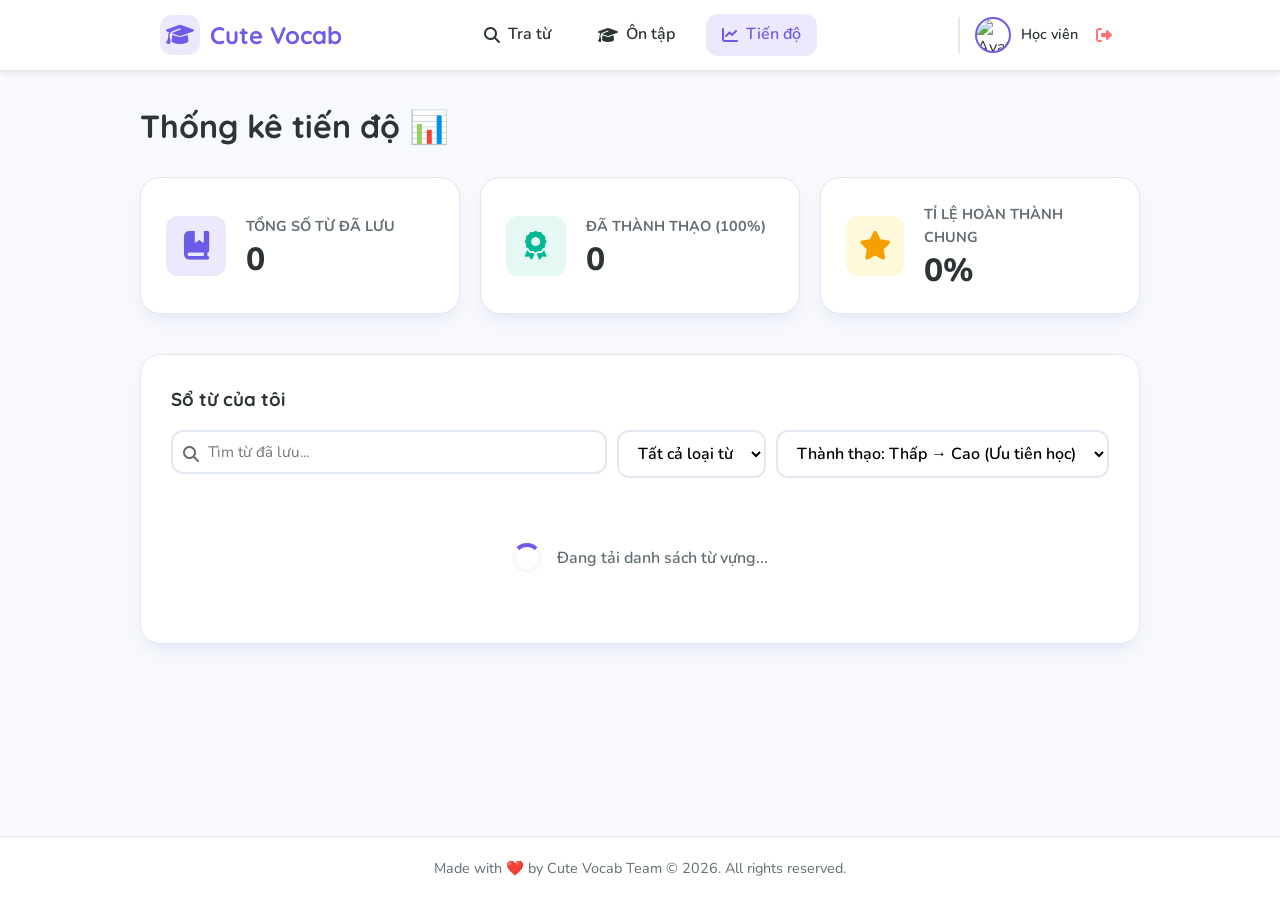
==== dashboard.html @ ee36867d "feat: complete English learning app with Firebase integration and QA fixes" ====
<!DOCTYPE html>
<html lang="vi">
<head>
  <meta charset="UTF-8">
  <meta name="viewport" content="width=device-width, initial-scale=1.0">
  <title>Tiến độ học tập | App Học Từ Vựng Tiếng Anh</title>
  <link rel="preconnect" href="https://fonts.googleapis.com">
  <link rel="preconnect" href="https://fonts.gstatic.com" crossorigin>
  <link rel="stylesheet" href="https://cdnjs.cloudflare.com/ajax/libs/font-awesome/6.4.0/css/all.min.css">
  <link rel="stylesheet" href="css/style.css">
</head>
<body>

  <!-- Navigation Bar -->
  <nav class="navbar">
    <div class="nav-container">
      <a href="index.html" class="logo">
        <div class="logo-icon"><i class="fa-solid fa-graduation-cap"></i></div>
        <span>Cute Vocab</span>
      </a>

      <ul class="nav-links">
        <li><a href="index.html"><i class="fa-solid fa-magnifying-glass"></i> <span>Tra từ</span></a></li>
        <li><a href="index.html#practice"><i class="fa-solid fa-graduation-cap"></i> <span>Ôn tập</span></a></li>
        <li class="active"><a href="dashboard.html"><i class="fa-solid fa-chart-line"></i> <span>Tiến độ</span></a></li>
      </ul>

      <div class="user-profile" id="user-profile-header">
        <img src="https://api.dicebear.com/7.x/adventurer/svg?seed=vocab" alt="Avatar" class="user-avatar" id="header-avatar">
        <span class="user-name" id="header-username">Học viên</span>
        <button class="btn-logout" id="btn-logout" title="Đăng xuất">
          <i class="fa-solid fa-right-from-bracket"></i>
        </button>
      </div>
    </div>
  </nav>

  <!-- Main Content Container -->
  <main class="container main-layout">
    <h1 style="margin-bottom: 25px;">Thống kê tiến độ 📊</h1>

    <!-- Stats Summary Grid -->
    <div class="dashboard-grid">
      <!-- Total Words -->
      <div class="stat-card">
        <div class="stat-icon stat-icon-total">
          <i class="fa-solid fa-book-bookmark"></i>
        </div>
        <div class="stat-info">
          <span class="stat-label">Tổng số từ đã lưu</span>
          <span class="stat-value" id="stat-total-words">0</span>
        </div>
      </div>

      <!-- Mastered Words -->
      <div class="stat-card">
        <div class="stat-icon stat-icon-mastered">
          <i class="fa-solid fa-award"></i>
        </div>
        <div class="stat-info">
          <span class="stat-label">Đã thành thạo (100%)</span>
          <span class="stat-value" id="stat-mastered-words">0</span>
        </div>
      </div>

      <!-- Completion Rate -->
      <div class="stat-card">
        <div class="stat-icon stat-icon-rate">
          <i class="fa-solid fa-star"></i>
        </div>
        <div class="stat-info">
          <span class="stat-label">Tỉ lệ hoàn thành chung</span>
          <span class="stat-value" id="stat-completion-rate">0%</span>
        </div>
      </div>
    </div>

    <!-- Word list card details -->
    <div class="dashboard-list-card">
      <div class="list-header">
        <h3>Sổ từ của tôi</h3>
        
        <div class="list-filters">
          <div class="search-filter-wrapper">
            <i class="fa-solid fa-magnifying-glass filter-search-icon"></i>
            <input type="text" id="search-filter" class="filter-input" placeholder="Tìm từ đã lưu...">
          </div>

          <select id="type-filter" class="select-filter">
            <option value="All">Tất cả loại từ</option>
            <option value="Noun">Danh từ</option>
            <option value="Verb">Động từ</option>
            <option value="Adjective">Tính từ</option>
            <option value="Adverb">Trạng từ</option>
            <option value="Other">Khác</option>
          </select>

          <select id="sort-filter" class="select-filter">
            <option value="mastery-asc">Thành thạo: Thấp → Cao (Ưu tiên học)</option>
            <option value="mastery-desc">Thành thạo: Cao → Thấp</option>
            <option value="alphabet-asc">Bảng chữ cái: A → Z</option>
            <option value="date-desc">Thời gian ôn tập gần nhất</option>
          </select>
        </div>
      </div>

      <!-- Dynamic list rendering -->
      <div id="words-list-container">
        <!-- Rendered by js/dashboard.js -->
        <div class="loading-container">
          <span class="loader"></span>
          <span style="margin-left: 15px; font-weight: 600; color: var(--text-muted);">Đang tải danh sách từ vựng...</span>
        </div>
      </div>
    </div>
  </main>

  <!-- Footer -->
  <footer>
    <p>Made with ❤️ by Cute Vocab Team © 2026. All rights reserved.</p>
  </footer>

  <!-- Toast Notification System -->
  <div class="toast-container" id="toast-container"></div>

  <!-- Module Script Imports -->
  <script type="module" src="./firebase-config.js"></script>
  <script type="module" src="js/auth.js"></script>
  <script type="module" src="js/dashboard.js"></script>
</body>
</html>
---- css/style.css ----
/* Import Google Fonts */
@import url('https://fonts.googleapis.com/css2?family=Nunito:wght@400;600;700;800&family=Quicksand:wght@500;600;700&display=swap');

/* CSS Variables for Design Tokens */
:root {
  --primary-color: #6c5ce7;
  --primary-hover: #5b4bc4;
  --primary-light: #ece9fc;
  --secondary-color: #00b894;
  --secondary-hover: #00a383;
  --secondary-light: #e6f8f4;
  --success-color: #10ac84;
  --danger-color: #ff7675;
  --danger-light: #ffebee;
  --warning-color: #f1c40f;
  --warning-light: #fef9e7;
  --info-color: #74b9ff;
  
  --bg-color: #f7f9fc;
  --card-bg: #ffffff;
  --text-main: #2d3436;
  --text-muted: #636e72;
  --border-color: #e2e8f0;
  
  --radius-sm: 8px;
  --radius-md: 12px;
  --radius-lg: 20px;
  --radius-circle: 50%;
  
  --shadow-sm: 0 4px 6px -1px rgba(0, 0, 0, 0.05), 0 2px 4px -1px rgba(0, 0, 0, 0.03);
  --shadow-md: 0 10px 20px -5px rgba(108, 92, 231, 0.08), 0 8px 16px -8px rgba(108, 92, 231, 0.08);
  --shadow-lg: 0 20px 25px -5px rgba(108, 92, 231, 0.12), 0 10px 10px -5px rgba(108, 92, 231, 0.04);
  
  --transition-fast: 0.15s ease;
  --transition-normal: 0.3s cubic-bezier(0.4, 0, 0.2, 1);
}

/* Reset & Base Styles */
* {
  box-sizing: border-box;
  margin: 0;
  padding: 0;
}

body {
  font-family: 'Nunito', sans-serif;
  background-color: var(--bg-color);
  color: var(--text-main);
  line-height: 1.6;
  min-height: 100vh;
  display: flex;
  flex-direction: column;
}

h1, h2, h3, h4, h5, h6 {
  font-family: 'Quicksand', sans-serif;
  font-weight: 700;
  color: var(--text-main);
}

a {
  text-decoration: none;
  color: inherit;
}

button, input, select, textarea {
  font-family: inherit;
  font-size: inherit;
}

/* Container */
.container {
  width: 100%;
  max-width: 1000px;
  margin: 0 auto;
  padding: 0 20px;
  flex: 1;
}

/* Navbar */
.navbar {
  background-color: var(--card-bg);
  box-shadow: var(--shadow-sm);
  position: sticky;
  top: 0;
  z-index: 100;
  border-bottom: 1px solid var(--border-color);
}

.nav-container {
  display: flex;
  justify-content: space-between;
  align-items: center;
  height: 70px;
  max-width: 1000px;
  margin: 0 auto;
  padding: 0 20px;
}

.logo {
  display: flex;
  align-items: center;
  gap: 10px;
  font-family: 'Quicksand', sans-serif;
  font-weight: 700;
  font-size: 1.5rem;
  color: var(--primary-color);
}

.logo-icon {
  background-color: var(--primary-light);
  width: 40px;
  height: 40px;
  border-radius: var(--radius-md);
  display: flex;
  align-items: center;
  justify-content: center;
  font-size: 1.4rem;
}

.nav-links {
  display: flex;
  align-items: center;
  gap: 15px;
  list-style: none;
}

.nav-links a {
  padding: 8px 16px;
  border-radius: var(--radius-md);
  font-weight: 600;
  transition: var(--transition-normal);
  display: flex;
  align-items: center;
  gap: 8px;
}

.nav-links a:hover, .nav-links li.active a {
  background-color: var(--primary-light);
  color: var(--primary-color);
}

.user-profile {
  display: flex;
  align-items: center;
  gap: 10px;
  margin-left: 15px;
  padding-left: 15px;
  border-left: 2px solid var(--border-color);
}

.user-avatar {
  width: 36px;
  height: 36px;
  border-radius: var(--radius-circle);
  object-fit: cover;
  border: 2px solid var(--primary-color);
}

.user-name {
  font-weight: 600;
  font-size: 0.9rem;
  max-width: 100px;
  white-space: nowrap;
  overflow: hidden;
  text-overflow: ellipsis;
}

.btn-logout {
  background: none;
  border: none;
  color: var(--danger-color);
  cursor: pointer;
  padding: 8px;
  border-radius: var(--radius-md);
  transition: var(--transition-fast);
  display: flex;
  align-items: center;
  justify-content: center;
}

.btn-logout:hover {
  background-color: var(--danger-light);
}

/* Auth Page Layout */
.auth-page {
  display: flex;
  align-items: center;
  justify-content: center;
  min-height: 100vh;
  padding: 20px;
  background: linear-gradient(135deg, #f5f7fa 0%, #ece9fc 100%);
}

.auth-card {
  background-color: var(--card-bg);
  width: 100%;
  max-width: 450px;
  border-radius: var(--radius-lg);
  box-shadow: var(--shadow-lg);
  padding: 40px 30px;
  text-align: center;
  border: 1px solid rgba(108, 92, 231, 0.1);
}

.auth-header {
  margin-bottom: 30px;
}

.auth-header .logo {
  justify-content: center;
  margin-bottom: 15px;
}

.auth-header p {
  color: var(--text-muted);
}

.auth-tabs {
  display: flex;
  background-color: var(--bg-color);
  padding: 5px;
  border-radius: var(--radius-md);
  margin-bottom: 25px;
}

.auth-tab-btn {
  flex: 1;
  border: none;
  background: none;
  padding: 10px;
  font-weight: 600;
  border-radius: var(--radius-sm);
  cursor: pointer;
  transition: var(--transition-fast);
  color: var(--text-muted);
}

.auth-tab-btn.active {
  background-color: var(--card-bg);
  color: var(--primary-color);
  box-shadow: var(--shadow-sm);
}

.form-group {
  margin-bottom: 20px;
  text-align: left;
}

.form-group label {
  display: block;
  font-weight: 600;
  margin-bottom: 8px;
  font-size: 0.9rem;
}

.input-control {
  width: 100%;
  padding: 12px 16px;
  border: 2px solid var(--border-color);
  border-radius: var(--radius-md);
  outline: none;
  transition: var(--transition-normal);
  color: var(--text-main);
  background-color: var(--bg-color);
}

.input-control:focus {
  border-color: var(--primary-color);
  background-color: var(--card-bg);
  box-shadow: 0 0 0 4px var(--primary-light);
}

/* Buttons */
.btn {
  display: inline-flex;
  align-items: center;
  justify-content: center;
  gap: 8px;
  padding: 12px 24px;
  font-weight: 700;
  border-radius: var(--radius-md);
  border: none;
  cursor: pointer;
  transition: var(--transition-normal);
  width: 100%;
}

.btn:active {
  transform: scale(0.98);
}

.btn-primary {
  background-color: var(--primary-color);
  color: white;
  box-shadow: var(--shadow-sm);
}

.btn-primary:hover {
  background-color: var(--primary-hover);
  transform: translateY(-2px);
  box-shadow: var(--shadow-md);
}

.btn-secondary {
  background-color: var(--secondary-color);
  color: white;
  box-shadow: var(--shadow-sm);
}

.btn-secondary:hover {
  background-color: var(--secondary-hover);
  transform: translateY(-2px);
  box-shadow: var(--shadow-md);
}

.btn-outline {
  background-color: transparent;
  border: 2px solid var(--border-color);
  color: var(--text-main);
}

.btn-outline:hover {
  background-color: var(--bg-color);
  border-color: var(--text-muted);
}

.auth-divider {
  margin: 25px 0;
  position: relative;
  text-align: center;
}

.auth-divider::before {
  content: "";
  position: absolute;
  top: 50%;
  left: 0;
  right: 0;
  height: 1px;
  background-color: var(--border-color);
  z-index: 1;
}

.auth-divider span {
  background-color: var(--card-bg);
  padding: 0 15px;
  position: relative;
  z-index: 2;
  color: var(--text-muted);
  font-size: 0.85rem;
}

.btn-google {
  background-color: white;
  border: 2px solid var(--border-color);
  color: var(--text-main);
  font-weight: 600;
}

.btn-google img {
  width: 20px;
  height: 20px;
}

.btn-google:hover {
  background-color: var(--bg-color);
  border-color: #ccc;
  transform: translateY(-2px);
  box-shadow: var(--shadow-sm);
}

.demo-link-container {
  margin-top: 20px;
}

.btn-demo {
  background-color: var(--primary-light);
  color: var(--primary-color);
  font-size: 0.9rem;
}

.btn-demo:hover {
  background-color: #dfdaf8;
  transform: translateY(-2px);
}

/* Home / Dictionary View UI */
.main-layout {
  padding: 30px 0;
}

.home-tabs {
  display: flex;
  gap: 15px;
  margin-bottom: 30px;
  border-bottom: 2px solid var(--border-color);
  padding-bottom: 10px;
}

.tab-link {
  font-family: 'Quicksand', sans-serif;
  font-size: 1.1rem;
  font-weight: 700;
  color: var(--text-muted);
  border: none;
  background: none;
  cursor: pointer;
  padding: 10px 5px;
  position: relative;
  transition: var(--transition-fast);
}

.tab-link:hover {
  color: var(--primary-color);
}

.tab-link.active {
  color: var(--primary-color);
}

.tab-link.active::after {
  content: "";
  position: absolute;
  bottom: -12px;
  left: 0;
  right: 0;
  height: 4px;
  background-color: var(--primary-color);
  border-radius: var(--radius-sm);
}

.view-panel {
  display: none;
}

.view-panel.active {
  display: block;
  animation: fadeIn 0.4s ease;
}

@keyframes fadeIn {
  from { opacity: 0; transform: translateY(10px); }
  to { opacity: 1; transform: translateY(0); }
}

/* Search Box Container */
.search-container {
  position: relative;
  max-width: 650px;
  margin: 40px auto;
  text-align: center;
}

.search-title {
  margin-bottom: 20px;
  font-size: 2.2rem;
  text-align: center;
}

.search-title span {
  color: var(--primary-color);
}

.search-wrapper {
  position: relative;
  display: flex;
  align-items: center;
  box-shadow: var(--shadow-md);
  border-radius: var(--radius-lg);
  background-color: var(--card-bg);
  padding: 5px;
  border: 2px solid transparent;
  transition: var(--transition-normal);
}

.search-wrapper:focus-within {
  border-color: var(--primary-color);
  box-shadow: var(--shadow-lg);
  transform: translateY(-2px);
}

.search-icon {
  margin: 0 15px;
  color: var(--text-muted);
  font-size: 1.2rem;
}

.search-input {
  width: 100%;
  border: none;
  outline: none;
  padding: 15px 10px;
  font-size: 1.1rem;
  color: var(--text-main);
  background-color: transparent;
}

.btn-search {
  padding: 12px 24px;
  border-radius: var(--radius-md);
  width: auto;
}

/* Suggestions Dropdown */
.suggestions-list {
  position: absolute;
  top: 100%;
  left: 0;
  right: 0;
  background-color: var(--card-bg);
  border-radius: var(--radius-md);
  box-shadow: var(--shadow-lg);
  margin-top: 8px;
  max-height: 250px;
  overflow-y: auto;
  z-index: 10;
  text-align: left;
  border: 1px solid var(--border-color);
  display: none;
}

.suggestion-item {
  padding: 12px 20px;
  cursor: pointer;
  font-weight: 600;
  transition: var(--transition-fast);
  border-bottom: 1px solid var(--bg-color);
}

.suggestion-item:last-child {
  border-bottom: none;
}

.suggestion-item:hover {
  background-color: var(--primary-light);
  color: var(--primary-color);
}

/* Dictionary Result Card */
.result-card {
  background-color: var(--card-bg);
  border-radius: var(--radius-lg);
  box-shadow: var(--shadow-md);
  padding: 30px;
  margin-top: 30px;
  border: 1px solid var(--border-color);
}

.result-header {
  display: flex;
  justify-content: space-between;
  align-items: center;
  margin-bottom: 20px;
  flex-wrap: wrap;
  gap: 15px;
}

.word-info {
  display: flex;
  flex-direction: column;
  gap: 5px;
}

.result-word {
  font-size: 2.5rem;
  font-weight: 800;
  color: var(--text-main);
  line-height: 1.1;
}

.phonetic-container {
  display: flex;
  align-items: center;
  gap: 10px;
  color: var(--text-muted);
  font-size: 1.1rem;
}

.btn-audio {
  background-color: var(--primary-light);
  color: var(--primary-color);
  border: none;
  width: 36px;
  height: 36px;
  border-radius: var(--radius-circle);
  cursor: pointer;
  display: flex;
  align-items: center;
  justify-content: center;
  transition: var(--transition-fast);
}

.btn-audio:hover {
  background-color: var(--primary-color);
  color: white;
  transform: scale(1.1);
}

.badge-container {
  display: flex;
  gap: 8px;
  flex-wrap: wrap;
}

/* Part of Speech Badges */
.badge {
  display: inline-block;
  padding: 4px 12px;
  border-radius: var(--radius-sm);
  font-size: 0.8rem;
  font-weight: 700;
  text-transform: uppercase;
}

.badge-noun { background-color: var(--primary-light); color: var(--primary-color); }
.badge-verb { background-color: var(--secondary-light); color: var(--secondary-color); }
.badge-adj { background-color: #fff3cd; color: #856404; }
.badge-adv { background-color: #d1ecf1; color: #0c5460; }
.badge-default { background-color: var(--bg-color); color: var(--text-muted); }

/* Definitions & Meanings */
.meaning-section {
  margin-bottom: 25px;
  border-bottom: 1px solid var(--border-color);
  padding-bottom: 20px;
}

.meaning-section:last-of-type {
  border-bottom: none;
}

.meaning-title {
  display: flex;
  align-items: center;
  gap: 10px;
  font-size: 1.1rem;
  color: var(--primary-color);
  margin-bottom: 15px;
  font-family: 'Quicksand', sans-serif;
  font-weight: 700;
}

.definition-item {
  margin-bottom: 12px;
  padding-left: 15px;
  border-left: 3px solid var(--border-color);
}

.definition-text {
  font-weight: 600;
}

.definition-example {
  color: var(--text-muted);
  font-style: italic;
  font-size: 0.95rem;
  margin-top: 4px;
}

/* Add to list subcard */
.add-list-card {
  background-color: var(--primary-light);
  border-radius: var(--radius-md);
  padding: 20px;
  margin-top: 25px;
  border: 1px dashed var(--primary-color);
}

.add-list-form {
  display: flex;
  flex-direction: column;
  gap: 15px;
}

.add-list-row {
  display: flex;
  gap: 15px;
  flex-wrap: wrap;
}

.add-list-row .form-group {
  margin-bottom: 0;
  flex: 1;
  min-width: 200px;
}

.add-list-form input, .add-list-form select {
  background-color: white;
  border-color: rgba(108, 92, 231, 0.2);
}

.btn-add-word {
  max-width: 250px;
  margin-top: 10px;
  align-self: flex-end;
}

/* Practice Mode View UI */
.practice-container {
  max-width: 600px;
  margin: 30px auto;
}

.practice-card {
  background-color: var(--card-bg);
  border-radius: var(--radius-lg);
  box-shadow: var(--shadow-lg);
  padding: 40px 30px;
  text-align: center;
  border: 1px solid var(--border-color);
  position: relative;
  overflow: hidden;
  transition: transform 0.3s;
}

.practice-card.shake {
  animation: shake 0.5s ease-in-out;
}

@keyframes shake {
  0%, 100% { transform: translateX(0); }
  10%, 30%, 50%, 70%, 90% { transform: translateX(-6px); }
  20%, 40%, 60%, 80% { transform: translateX(6px); }
}

.practice-progress {
  display: flex;
  justify-content: space-between;
  font-weight: 700;
  font-size: 0.9rem;
  color: var(--text-muted);
  margin-bottom: 15px;
}

.progress-track {
  height: 10px;
  background-color: var(--bg-color);
  border-radius: 5px;
  overflow: hidden;
  margin-bottom: 30px;
}

.progress-fill {
  height: 100%;
  background: linear-gradient(90deg, var(--primary-color) 0%, var(--info-color) 100%);
  width: 0%;
  transition: width 0.3s ease-in-out;
}

.practice-question-type {
  font-size: 0.85rem;
  font-weight: 800;
  text-transform: uppercase;
  color: var(--primary-color);
  background-color: var(--primary-light);
  padding: 4px 12px;
  border-radius: var(--radius-sm);
  display: inline-block;
  margin-bottom: 20px;
}

.practice-prompt {
  font-size: 1.8rem;
  font-weight: 700;
  margin-bottom: 10px;
  line-height: 1.3;
}

.practice-details {
  color: var(--text-muted);
  margin-bottom: 30px;
  font-size: 1.05rem;
}

.practice-input-group {
  margin-bottom: 25px;
}

.practice-input {
  text-align: center;
  font-size: 1.4rem;
  font-weight: 700;
  letter-spacing: 0.5px;
  padding: 15px;
  border-width: 3px;
  border-radius: var(--radius-lg);
}

.practice-feedback {
  min-height: 48px;
  margin-bottom: 20px;
  font-weight: 700;
  font-size: 1.1rem;
  display: flex;
  flex-direction: column;
  justify-content: center;
  align-items: center;
}

.feedback-correct {
  color: var(--success-color);
  animation: bounceIn 0.3s ease;
}

.feedback-wrong {
  color: var(--danger-color);
  animation: bounceIn 0.3s ease;
}

.feedback-info {
  font-size: 0.95rem;
  color: var(--text-muted);
  font-weight: 600;
  margin-top: 5px;
}

@keyframes bounceIn {
  0% { transform: scale(0.3); opacity: 0; }
  50% { transform: scale(1.05); }
  70% { transform: scale(0.9); }
  100% { transform: scale(1); opacity: 1; }
}

.practice-actions {
  display: flex;
  gap: 15px;
}

.mastery-stats-mini {
  display: flex;
  justify-content: center;
  gap: 20px;
  margin-top: 25px;
  border-top: 1px solid var(--border-color);
  padding-top: 20px;
  font-size: 0.9rem;
  font-weight: 600;
}

.mastery-mini-item {
  display: flex;
  align-items: center;
  gap: 6px;
}

/* Dashboard UI */
.dashboard-grid {
  display: grid;
  grid-template-columns: repeat(auto-fit, minmax(280px, 1fr));
  gap: 20px;
  margin-bottom: 40px;
}

.stat-card {
  background-color: var(--card-bg);
  border-radius: var(--radius-lg);
  box-shadow: var(--shadow-md);
  padding: 25px;
  display: flex;
  align-items: center;
  gap: 20px;
  border: 1px solid var(--border-color);
}

.stat-icon {
  width: 60px;
  height: 60px;
  border-radius: var(--radius-md);
  display: flex;
  align-items: center;
  justify-content: center;
  font-size: 1.8rem;
}

.stat-icon-total { background-color: var(--primary-light); color: var(--primary-color); }
.stat-icon-mastered { background-color: var(--secondary-light); color: var(--secondary-color); }
.stat-icon-rate { background-color: #fff9db; color: #f59f00; }

.stat-info {
  display: flex;
  flex-direction: column;
}

.stat-label {
  font-size: 0.9rem;
  font-weight: 700;
  color: var(--text-muted);
  text-transform: uppercase;
}

.stat-value {
  font-size: 2rem;
  font-weight: 800;
  line-height: 1.1;
  margin-top: 4px;
}

.dashboard-list-card {
  background-color: var(--card-bg);
  border-radius: var(--radius-lg);
  box-shadow: var(--shadow-md);
  padding: 30px;
  border: 1px solid var(--border-color);
}

.list-header {
  display: flex;
  justify-content: space-between;
  align-items: center;
  margin-bottom: 25px;
  flex-wrap: wrap;
  gap: 15px;
}

.list-filters {
  display: flex;
  gap: 10px;
  flex-wrap: wrap;
  width: 100%;
}

.search-filter-wrapper {
  position: relative;
  flex: 1;
  min-width: 200px;
}

.filter-input {
  width: 100%;
  padding: 10px 15px 10px 35px;
  border: 2px solid var(--border-color);
  border-radius: var(--radius-md);
  font-size: 0.95rem;
  outline: none;
  transition: var(--transition-fast);
}

.filter-input:focus {
  border-color: var(--primary-color);
}

.filter-search-icon {
  position: absolute;
  left: 12px;
  top: 50%;
  transform: translateY(-50%);
  color: var(--text-muted);
}

.select-filter {
  padding: 10px 15px;
  border: 2px solid var(--border-color);
  border-radius: var(--radius-md);
  outline: none;
  font-weight: 600;
  background-color: white;
  cursor: pointer;
}

/* Word Cards Grid */
.words-grid {
  display: grid;
  grid-template-columns: repeat(auto-fill, minmax(280px, 1fr));
  gap: 20px;
}

.word-card {
  background-color: var(--card-bg);
  border: 1px solid var(--border-color);
  border-radius: var(--radius-md);
  padding: 20px;
  display: flex;
  flex-direction: column;
  gap: 12px;
  position: relative;
  transition: var(--transition-normal);
}

.word-card:hover {
  transform: translateY(-4px);
  box-shadow: var(--shadow-md);
}

.word-card-top {
  display: flex;
  justify-content: space-between;
  align-items: flex-start;
}

.word-card-title {
  font-size: 1.4rem;
  font-weight: 800;
}

.word-card-meaning {
  font-weight: 600;
  color: var(--text-main);
  font-size: 1.05rem;
}

.word-card-mastery {
  margin-top: auto;
}

.mastery-bar-container {
  display: flex;
  align-items: center;
  gap: 10px;
  font-size: 0.85rem;
  font-weight: 700;
}

.mastery-bar {
  flex: 1;
  height: 8px;
  background-color: var(--bg-color);
  border-radius: 4px;
  overflow: hidden;
}

.mastery-bar-fill {
  height: 100%;
  border-radius: 4px;
  transition: width 0.3s ease;
}

.mastery-green { background-color: var(--success-color); }
.mastery-yellow { background-color: var(--warning-color); }
.mastery-red { background-color: var(--danger-color); }

.word-card-actions {
  display: flex;
  justify-content: flex-end;
  gap: 8px;
  border-top: 1px solid var(--bg-color);
  padding-top: 12px;
}

.btn-card-action {
  background: none;
  border: none;
  cursor: pointer;
  padding: 6px;
  border-radius: var(--radius-sm);
  transition: var(--transition-fast);
  color: var(--text-muted);
  display: flex;
  align-items: center;
  justify-content: center;
}

.btn-card-action:hover {
  background-color: var(--bg-color);
  color: var(--text-main);
}

.btn-card-delete:hover {
  background-color: var(--danger-light);
  color: var(--danger-color);
}

/* Empty State */
.empty-state {
  text-align: center;
  padding: 50px 20px;
  color: var(--text-muted);
}

.empty-icon {
  font-size: 3rem;
  margin-bottom: 15px;
}

.empty-state h3 {
  margin-bottom: 10px;
}

/* Alerts Toast System */
.toast-container {
  position: fixed;
  bottom: 20px;
  right: 20px;
  display: flex;
  flex-direction: column;
  gap: 10px;
  z-index: 1000;
}

.toast {
  background-color: var(--card-bg);
  color: var(--text-main);
  padding: 12px 24px;
  border-radius: var(--radius-md);
  box-shadow: var(--shadow-lg);
  border-left: 6px solid var(--primary-color);
  font-weight: 600;
  display: flex;
  align-items: center;
  gap: 10px;
  transform: translateX(120%);
  transition: transform 0.3s cubic-bezier(0.175, 0.885, 0.32, 1.275);
}

.toast.show {
  transform: translateX(0);
}

.toast-success { border-left-color: var(--success-color); }
.toast-error { border-left-color: var(--danger-color); }
.toast-warning { border-left-color: var(--warning-color); }

/* Footer */
footer {
  margin-top: auto;
  text-align: center;
  padding: 20px;
  background-color: var(--card-bg);
  border-top: 1px solid var(--border-color);
  color: var(--text-muted);
  font-size: 0.9rem;
}

/* Loading Overlay & Spinners */
.loader {
  border: 4px solid var(--bg-color);
  border-top: 4px solid var(--primary-color);
  border-radius: 50%;
  width: 30px;
  height: 30px;
  animation: spin 1s linear infinite;
  display: inline-block;
}

.loading-container {
  display: flex;
  justify-content: center;
  align-items: center;
  padding: 40px;
}

@keyframes spin {
  0% { transform: rotate(0deg); }
  100% { transform: rotate(360deg); }
}

/* Mobile Responsive Adjustments */
@media (max-width: 768px) {
  .nav-container {
    height: auto;
    padding: 15px 20px;
    flex-direction: column;
    gap: 15px;
  }
  
  .nav-links {
    width: 100%;
    justify-content: center;
    font-size: 0.9rem;
    gap: 5px;
  }
  
  .nav-links a {
    padding: 6px 12px;
  }
  
  .user-profile {
    border-left: none;
    margin-left: 0;
    padding-left: 0;
    width: 100%;
    justify-content: center;
  }
  
  .search-title {
    font-size: 1.7rem;
  }
  
  .result-header {
    flex-direction: column;
    align-items: flex-start;
  }
  
  .btn-add-word {
    width: 100%;
    max-width: none;
  }
  
  .practice-card {
    padding: 25px 20px;
  }
  
  .practice-prompt {
    font-size: 1.5rem;
  }
  
  .practice-actions {
    flex-direction: column;
  }
  
  .dashboard-grid {
    grid-template-columns: 1fr;
  }
}

/* Accessibility & Focus/Disabled States Optimization */
*:focus-visible {
  outline: 3px solid var(--primary-light) !important;
  outline-offset: 2px;
}

.btn:disabled, 
.btn-audio:disabled, 
.btn-logout:disabled, 
.btn-card-action:disabled,
button:disabled {
  opacity: 0.6 !important;
  cursor: not-allowed !important;
  pointer-events: none !important;
  transform: none !important;
  box-shadow: none !important;
}

.input-control:disabled {
  background-color: #e9ecef;
  color: var(--text-muted);
  cursor: not-allowed;
}

/* Soft rendering optimization on mobile */
.practice-card, .word-card, .toast {
  will-change: transform, opacity;
}
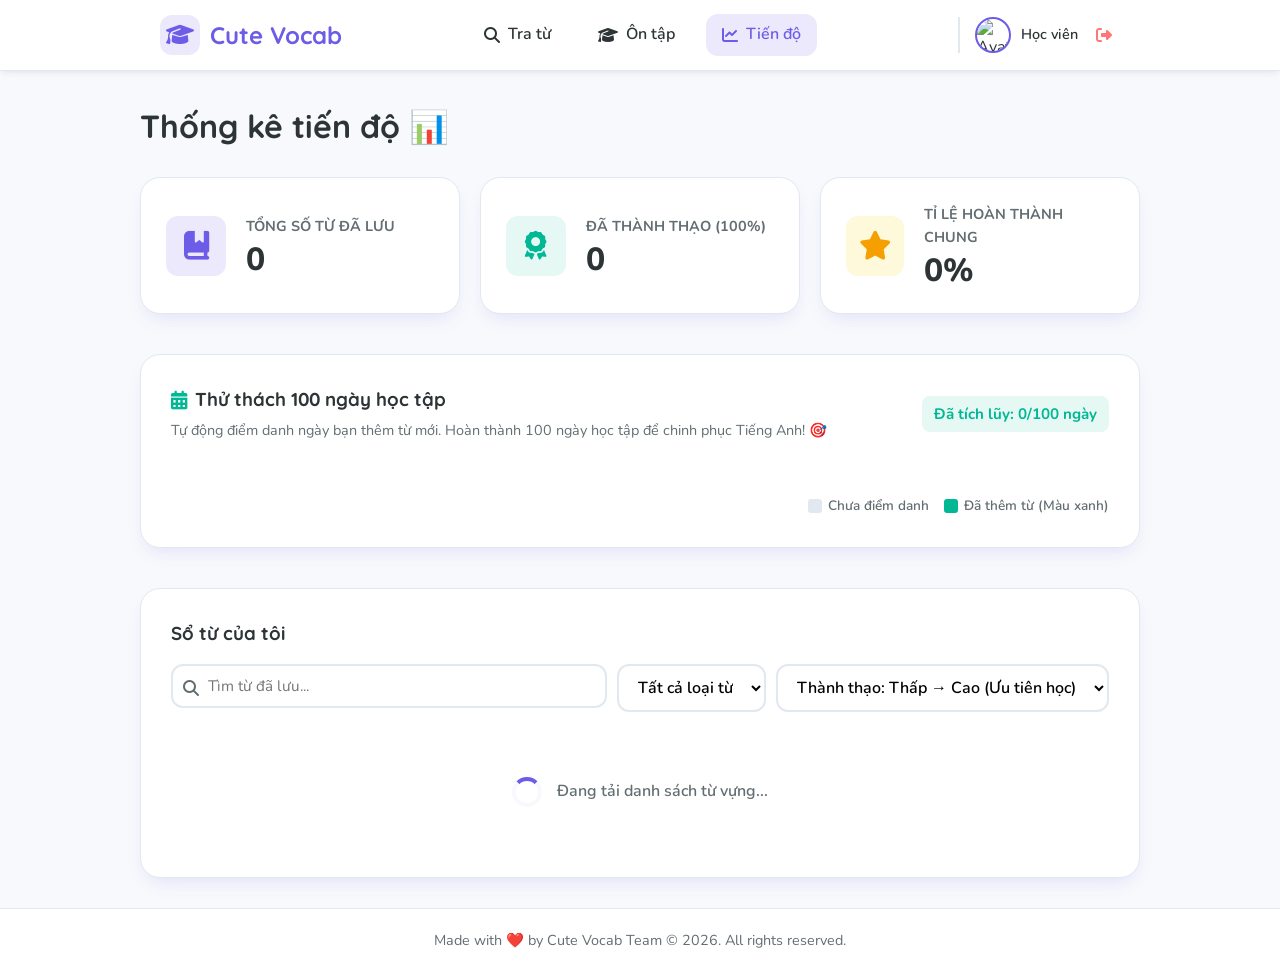
==== commit 9e63e4c6: "feat: implement 100-day github style study attendance grid" ====
--- a/dashboard.html
+++ b/dashboard.html
@@ -75,6 +75,36 @@
       </div>
     </div>
 
+    <!-- Attendance Grid Card -->
+    <div class="dashboard-list-card" style="margin-bottom: 40px;">
+      <div style="display: flex; justify-content: space-between; align-items: center; margin-bottom: 20px; flex-wrap: wrap; gap: 10px;">
+        <div>
+          <h3 style="display: flex; align-items: center; gap: 8px;">
+            <i class="fa-solid fa-calendar-days" style="color: var(--secondary-color);"></i> Thử thách 100 ngày học tập
+          </h3>
+          <p style="color: var(--text-muted); font-size: 0.9rem; margin-top: 4px;">Tự động điểm danh ngày bạn thêm từ mới. Hoàn thành 100 ngày học tập để chinh phục Tiếng Anh! 🎯</p>
+        </div>
+        <div style="font-weight: 700; font-size: 0.95rem; background-color: var(--secondary-light); color: var(--secondary-color); padding: 6px 12px; border-radius: var(--radius-sm);" id="attendance-streak-badge">
+          Đã tích lũy: 0/100 ngày
+        </div>
+      </div>
+      
+      <div class="attendance-scroll-container">
+        <div class="attendance-grid" id="attendance-grid-container">
+          <!-- 100 cells generated dynamically -->
+        </div>
+      </div>
+      
+      <div style="display: flex; justify-content: flex-end; gap: 15px; margin-top: 15px; font-size: 0.85rem; font-weight: 600; color: var(--text-muted);">
+        <div style="display: flex; align-items: center; gap: 6px;">
+          <span style="display: inline-block; width: 14px; height: 14px; background-color: var(--border-color); border-radius: 3px;"></span> Chưa điểm danh
+        </div>
+        <div style="display: flex; align-items: center; gap: 6px;">
+          <span style="display: inline-block; width: 14px; height: 14px; background-color: var(--secondary-color); border-radius: 3px;"></span> Đã thêm từ (Màu xanh)
+        </div>
+      </div>
+    </div>
+
     <!-- Word list card details -->
     <div class="dashboard-list-card">
       <div class="list-header">
--- a/css/style.css
+++ b/css/style.css
@@ -1233,3 +1233,45 @@
   will-change: transform, opacity;
 }
 
+/* Attendance Contribution Grid */
+.attendance-scroll-container {
+  width: 100%;
+  overflow-x: auto;
+  padding-bottom: 8px;
+  -webkit-overflow-scrolling: touch;
+}
+
+.attendance-grid {
+  display: grid;
+  grid-template-columns: repeat(20, minmax(32px, 1fr));
+  gap: 8px;
+  min-width: 780px;
+  padding: 5px;
+}
+
+.attendance-cell {
+  background-color: var(--border-color);
+  color: var(--text-muted);
+  aspect-ratio: 1;
+  display: flex;
+  align-items: center;
+  justify-content: center;
+  font-weight: 700;
+  font-size: 0.85rem;
+  border-radius: var(--radius-sm);
+  transition: all 0.2s cubic-bezier(0.25, 0.8, 0.25, 1);
+  user-select: none;
+  cursor: default;
+}
+
+.attendance-cell:hover {
+  transform: scale(1.12);
+  box-shadow: var(--shadow-sm);
+}
+
+.attendance-cell.checked {
+  background-color: var(--secondary-color);
+  color: white;
+  box-shadow: 0 2px 8px rgba(0, 184, 148, 0.25);
+}
+
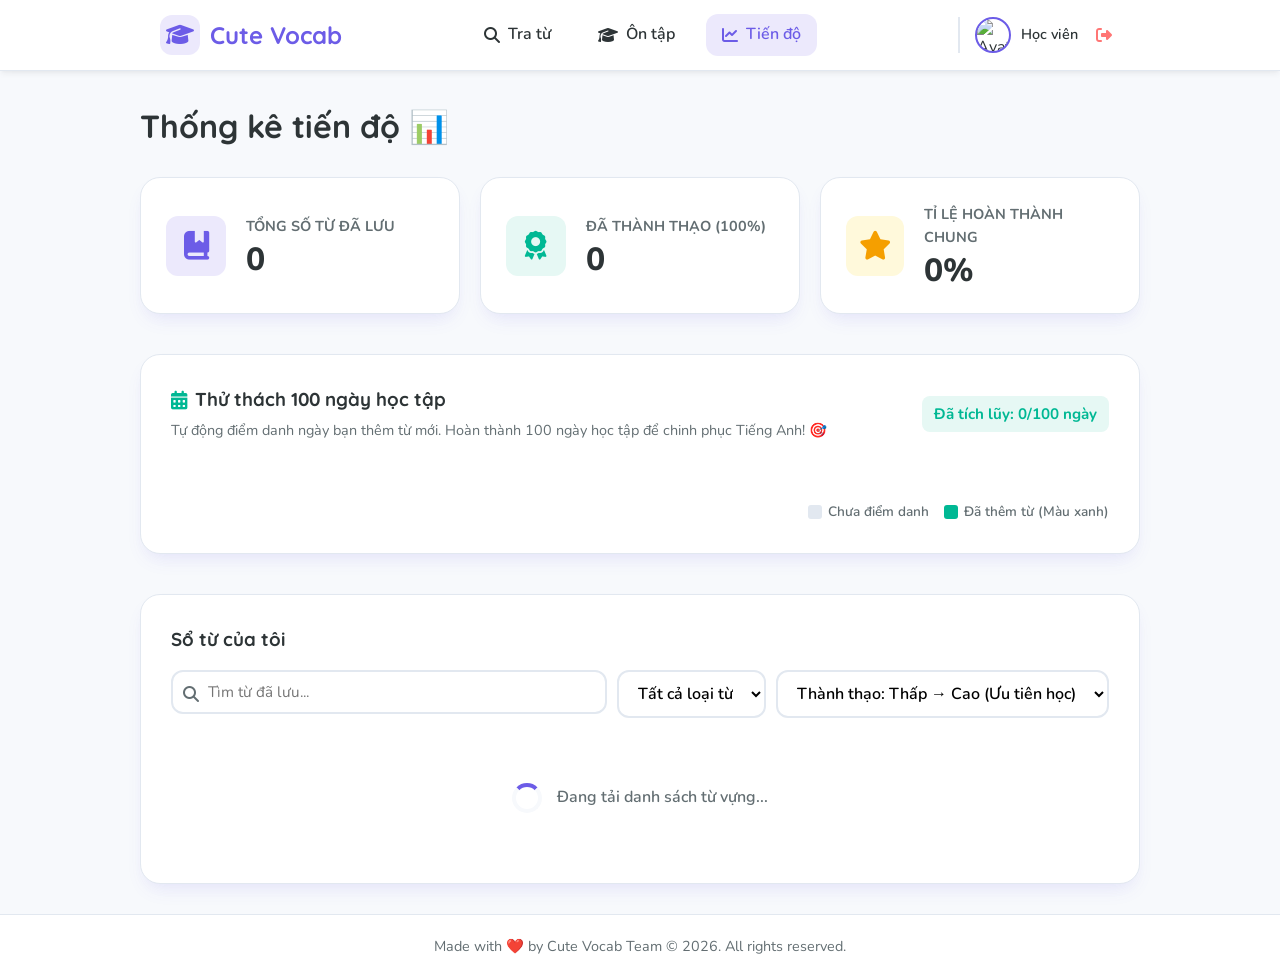
==== commit d8193b82: "fix: bump dashboard.js script version to v1.4 to force cache reload" ====
--- a/dashboard.html
+++ b/dashboard.html
@@ -156,6 +156,6 @@
   <!-- Module Script Imports -->
   <script type="module" src="./firebase-config.js"></script>
   <script type="module" src="js/auth.js"></script>
-  <script type="module" src="js/dashboard.js"></script>
+  <script type="module" src="js/dashboard.js?v=1.4"></script>
 </body>
 </html>
--- a/css/style.css
+++ b/css/style.css
@@ -1243,35 +1243,57 @@
 
 .attendance-grid {
   display: grid;
-  grid-template-columns: repeat(20, minmax(32px, 1fr));
+  grid-template-columns: repeat(20, minmax(34px, 1fr));
   gap: 8px;
-  min-width: 780px;
-  padding: 5px;
+  min-width: 800px;
+  padding: 8px;
 }
 
 .attendance-cell {
-  background-color: var(--border-color);
-  color: var(--text-muted);
+  background-color: #f1f5f9;
+  border: 1px solid #e2e8f0;
+  color: var(--text-muted);
+  font-family: 'Quicksand', 'Nunito', sans-serif;
   aspect-ratio: 1;
   display: flex;
   align-items: center;
   justify-content: center;
   font-weight: 700;
   font-size: 0.85rem;
-  border-radius: var(--radius-sm);
-  transition: all 0.2s cubic-bezier(0.25, 0.8, 0.25, 1);
+  border-radius: 8px;
+  transition: all 0.25s cubic-bezier(0.25, 0.8, 0.25, 1);
   user-select: none;
-  cursor: default;
+  cursor: pointer;
 }
 
 .attendance-cell:hover {
-  transform: scale(1.12);
-  box-shadow: var(--shadow-sm);
+  transform: translateY(-2px) scale(1.1);
+  box-shadow: 0 4px 10px rgba(0, 0, 0, 0.08);
+  border-color: var(--secondary-color);
+  color: var(--secondary-color);
 }
 
 .attendance-cell.checked {
-  background-color: var(--secondary-color);
+  background: linear-gradient(135deg, var(--secondary-color), #20bf6b);
+  border: none;
   color: white;
-  box-shadow: 0 2px 8px rgba(0, 184, 148, 0.25);
-}
-
+  box-shadow: 0 3px 10px rgba(0, 184, 148, 0.3);
+  animation: cellPop 0.45s cubic-bezier(0.175, 0.885, 0.32, 1.275) both;
+}
+
+.attendance-cell.checked:hover {
+  color: white;
+  box-shadow: 0 5px 15px rgba(0, 184, 148, 0.45);
+}
+
+@keyframes cellPop {
+  0% {
+    transform: scale(0.85);
+    opacity: 0.7;
+  }
+  100% {
+    transform: scale(1);
+    opacity: 1;
+  }
+}
+
